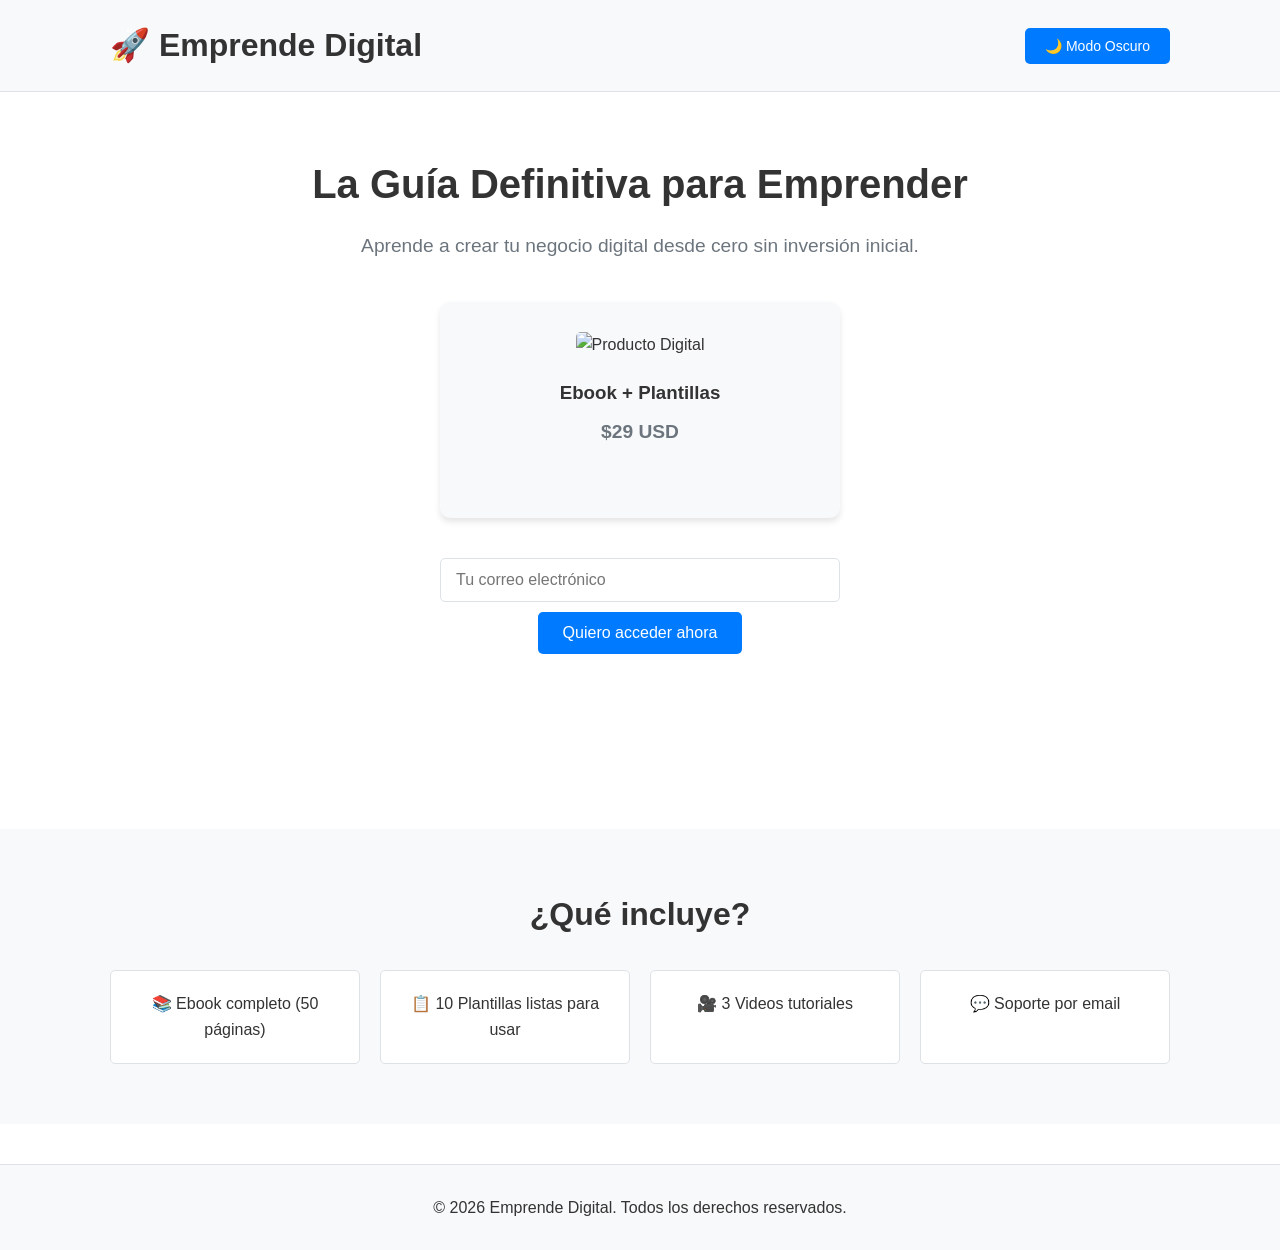
==== Bienestar/index.html @ b15e17f0 "First Update v1" ====
<!DOCTYPE html>
<html lang="es">
<head>
    <meta charset="UTF-8">
    <meta name="viewport" content="width=device-width, initial-scale=1.0">
    <title>Mi Producto Digital</title>
    <link rel="stylesheet" href="style.css">
</head>
<body>
    <header>
        <div class="container">
            <h1>🚀 Emprende Digital</h1>
            <button id="theme-toggle">🌙 Modo Oscuro</button>
        </div>
    </header>

    <main>
        <section class="hero">
            <div class="container">
                <h2>La Guía Definitiva para Emprender</h2>
                <p>Aprende a crear tu negocio digital desde cero sin inversión inicial.</p>
                
                <div class="product-card">
                    <img src="https://via.placeholder.com/300x200" alt="Producto Digital">
                    <h3>Ebook + Plantillas</h3>
                    <p class="price">$29 USD</p>
                </div>

                <form id="signup-form">
                    <input type="email" id="email" placeholder="Tu correo electrónico" required>
                    <button type="submit">Quiero acceder ahora</button>
                </form>
                <p id="form-message" class="message"></p>
            </div>
        </section>

        <section class="features">
            <div class="container">
                <h3>¿Qué incluye?</h3>
                <div class="feature-grid">
                    <div class="feature">📚 Ebook completo (50 páginas)</div>
                    <div class="feature">📋 10 Plantillas listas para usar</div>
                    <div class="feature">🎥 3 Videos tutoriales</div>
                    <div class="feature">💬 Soporte por email</div>
                </div>
            </div>
        </section>
    </main>

    <footer>
        <div class="container">
            <p>&copy; 2026 Emprende Digital. Todos los derechos reservados.</p>
        </div>
    </footer>

    <script src="script.js"></script>
</body>
</html>
---- Bienestar/style.css ----
/* ===== VARIABLES CSS ===== */
:root {
    --bg-color: #ffffff;
    --text-color: #333333;
    --primary-color: #007BFF;
    --secondary-color: #6c757d;
    --card-bg: #f8f9fa;
    --border-color: #dee2e6;
    --shadow: 0 4px 6px rgba(0, 0, 0, 0.1);
}

.dark-mode {
    --bg-color: #121212;
    --text-color: #ffffff;
    --primary-color: #0d6efd;
    --secondary-color: #adb5bd;
    --card-bg: #1e1e1e;
    --border-color: #495057;
    --shadow: 0 4px 6px rgba(0, 0, 0, 0.3);
}

/* ===== RESET BÁSICO ===== */
* {
    margin: 0;
    padding: 0;
    box-sizing: border-box;
}

body {
    font-family: 'Segoe UI', Tahoma, Geneva, Verdana, sans-serif;
    background-color: var(--bg-color);
    color: var(--text-color);
    line-height: 1.6;
    transition: background-color 0.3s ease, color 0.3s ease;
}

.container {
    max-width: 1100px;
    margin: 0 auto;
    padding: 0 20px;
}

/* ===== HEADER ===== */
header {
    background-color: var(--card-bg);
    padding: 20px 0;
    border-bottom: 1px solid var(--border-color);
}

header .container {
    display: flex;
    justify-content: space-between;
    align-items: center;
}

#theme-toggle {
    background-color: var(--primary-color);
    color: white;
    border: none;
    padding: 10px 20px;
    border-radius: 5px;
    cursor: pointer;
    font-size: 14px;
    transition: background-color 0.3s;
}

#theme-toggle:hover {
    background-color: #0056b3;
}

/* ===== HERO SECTION ===== */
.hero {
    padding: 60px 0;
    text-align: center;
}

.hero h2 {
    font-size: 2.5rem;
    margin-bottom: 15px;
}

.hero p {
    font-size: 1.2rem;
    color: var(--secondary-color);
    margin-bottom: 40px;
}

/* ===== PRODUCT CARD ===== */
.product-card {
    background-color: var(--card-bg);
    border-radius: 10px;
    padding: 30px;
    max-width: 400px;
    margin: 0 auto 40px;
    box-shadow: var(--shadow);
}

.product-card img {
    width: 100%;
    border-radius: 5px;
    margin-bottom: 20px;
}

.product-card h3 {
    margin-bottom: 10px;
}

.price {
    font-size: 2rem;
    color: var(--primary-color);
    font-weight: bold;
}

/* ===== FORMULARIO ===== */
#signup-form {
    max-width: 400px;
    margin: 0 auto;
    display: flex;
    gap: 10px;
    flex-wrap: wrap;
    justify-content: center;
}

#signup-form input {
    flex: 1;
    min-width: 200px;
    padding: 12px 15px;
    border: 1px solid var(--border-color);
    border-radius: 5px;
    font-size: 16px;
    background-color: var(--bg-color);
    color: var(--text-color);
}

#signup-form button {
    background-color: var(--primary-color);
    color: white;
    border: none;
    padding: 12px 25px;
    border-radius: 5px;
    font-size: 16px;
    cursor: pointer;
    transition: background-color 0.3s;
}

#signup-form button:hover {
    background-color: #0056b3;
}

.message {
    margin-top: 15px;
    font-weight: bold;
    min-height: 20px;
}

.message.success {
    color: #28a745;
}

.message.error {
    color: #dc3545;
}

/* ===== FEATURES ===== */
.features {
    background-color: var(--card-bg);
    padding: 60px 0;
    margin-top: 40px;
}

.features h3 {
    text-align: center;
    margin-bottom: 30px;
    font-size: 2rem;
}

.feature-grid {
    display: grid;
    grid-template-columns: repeat(auto-fit, minmax(200px, 1fr));
    gap: 20px;
}

.feature {
    background-color: var(--bg-color);
    padding: 20px;
    border-radius: 5px;
    text-align: center;
    border: 1px solid var(--border-color);
}

/* ===== FOOTER ===== */
footer {
    background-color: var(--card-bg);
    padding: 30px 0;
    text-align: center;
    border-top: 1px solid var(--border-color);
    margin-top: 40px;
}

/* ===== RESPONSIVE ===== */
@media (max-width: 768px) {
    .hero h2 {
        font-size: 2rem;
    }
    
    header .container {
        flex-direction: column;
        gap: 15px;
    }
    
    #signup-form {
        flex-direction: column;
    }
    
    #signup-form input,
    #signup-form button {
        width: 100%;
    }
}
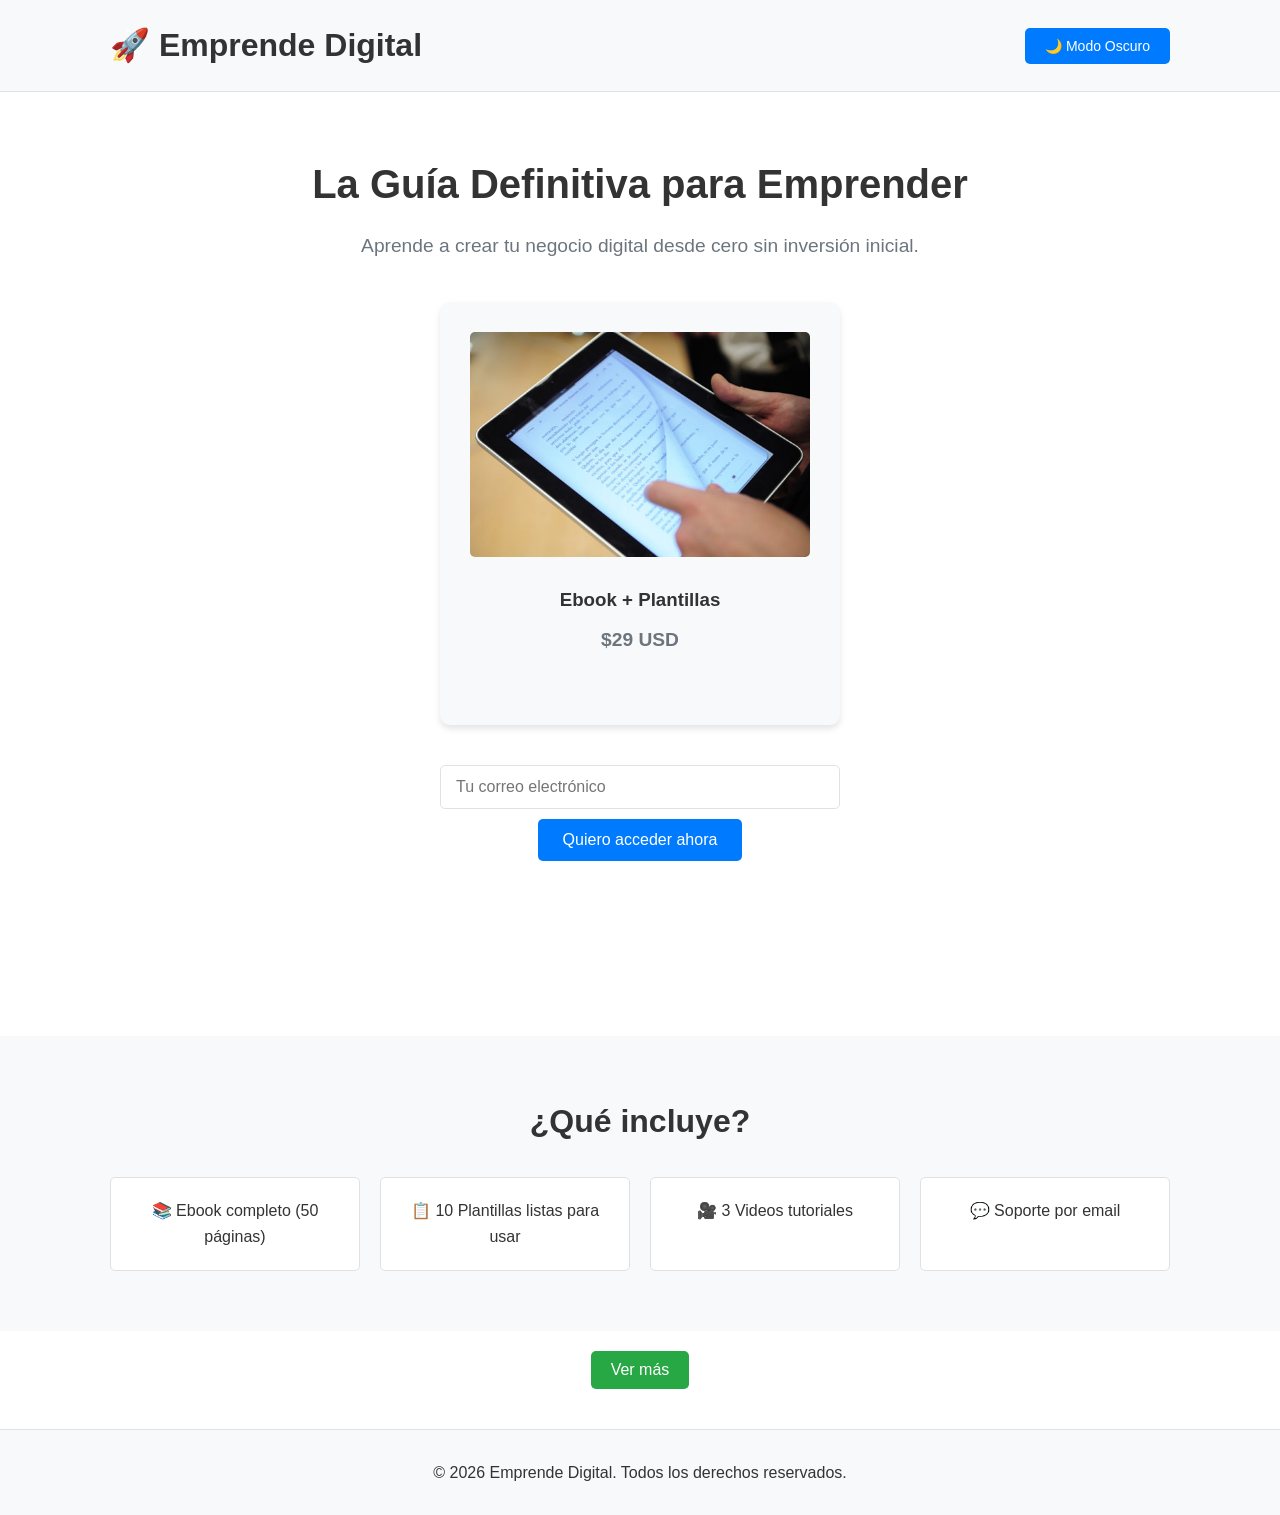
==== commit 1a29fd3e: "botón Actualización de botón" ====
--- a/Bienestar/index.html
+++ b/Bienestar/index.html
@@ -21,7 +21,7 @@
                 <p>Aprende a crear tu negocio digital desde cero sin inversión inicial.</p>
                 
                 <div class="product-card">
-                    <img src="https://via.placeholder.com/300x200" alt="Producto Digital">
+                    <img src="1.jpg" alt="Producto Digital">
                     <h3>Ebook + Plantillas</h3>
                     <p class="price">$29 USD</p>
                 </div>
@@ -45,6 +45,10 @@
                 </div>
             </div>
         </section>
+        
+        <div class="contenedor-boton">
+    <button class="btn-ver-mas">Ver más</button>
+</div>
     </main>
 
     <footer>
--- a/Bienestar/style.css
+++ b/Bienestar/style.css
@@ -8,7 +8,25 @@
     --border-color: #dee2e6;
     --shadow: 0 4px 6px rgba(0, 0, 0, 0.1);
 }
-
+.contenedor-boton {
+    text-align: center; /* Esto centra el botón horizontalmente */
+    margin-top: 20px;   /* Un poco de espacio arriba */
+}
+
+.btn-ver-mas {
+    background-color: #28a745; /* Color verde */
+    color: white;              /* Texto blanco */
+    padding: 10px 20px;        /* Relleno interno (arriba/abajo, izquierda/derecha) */
+    border: none;              /* Quita el borde por defecto */
+    border-radius: 5px;        /* Bordes redondeados */
+    font-size: 16px;           /* Tamaño de letra */
+    cursor: pointer;           /* Cambia el cursor a una mano al pasar por encima */
+    transition: background 0.3s; /* Suaviza el cambio de color */
+}
+
+.btn-ver-mas:hover {
+    background-color: #218838; /* Verde más oscuro al pasar el mouse */
+}
 .dark-mode {
     --bg-color: #121212;
     --text-color: #ffffff;
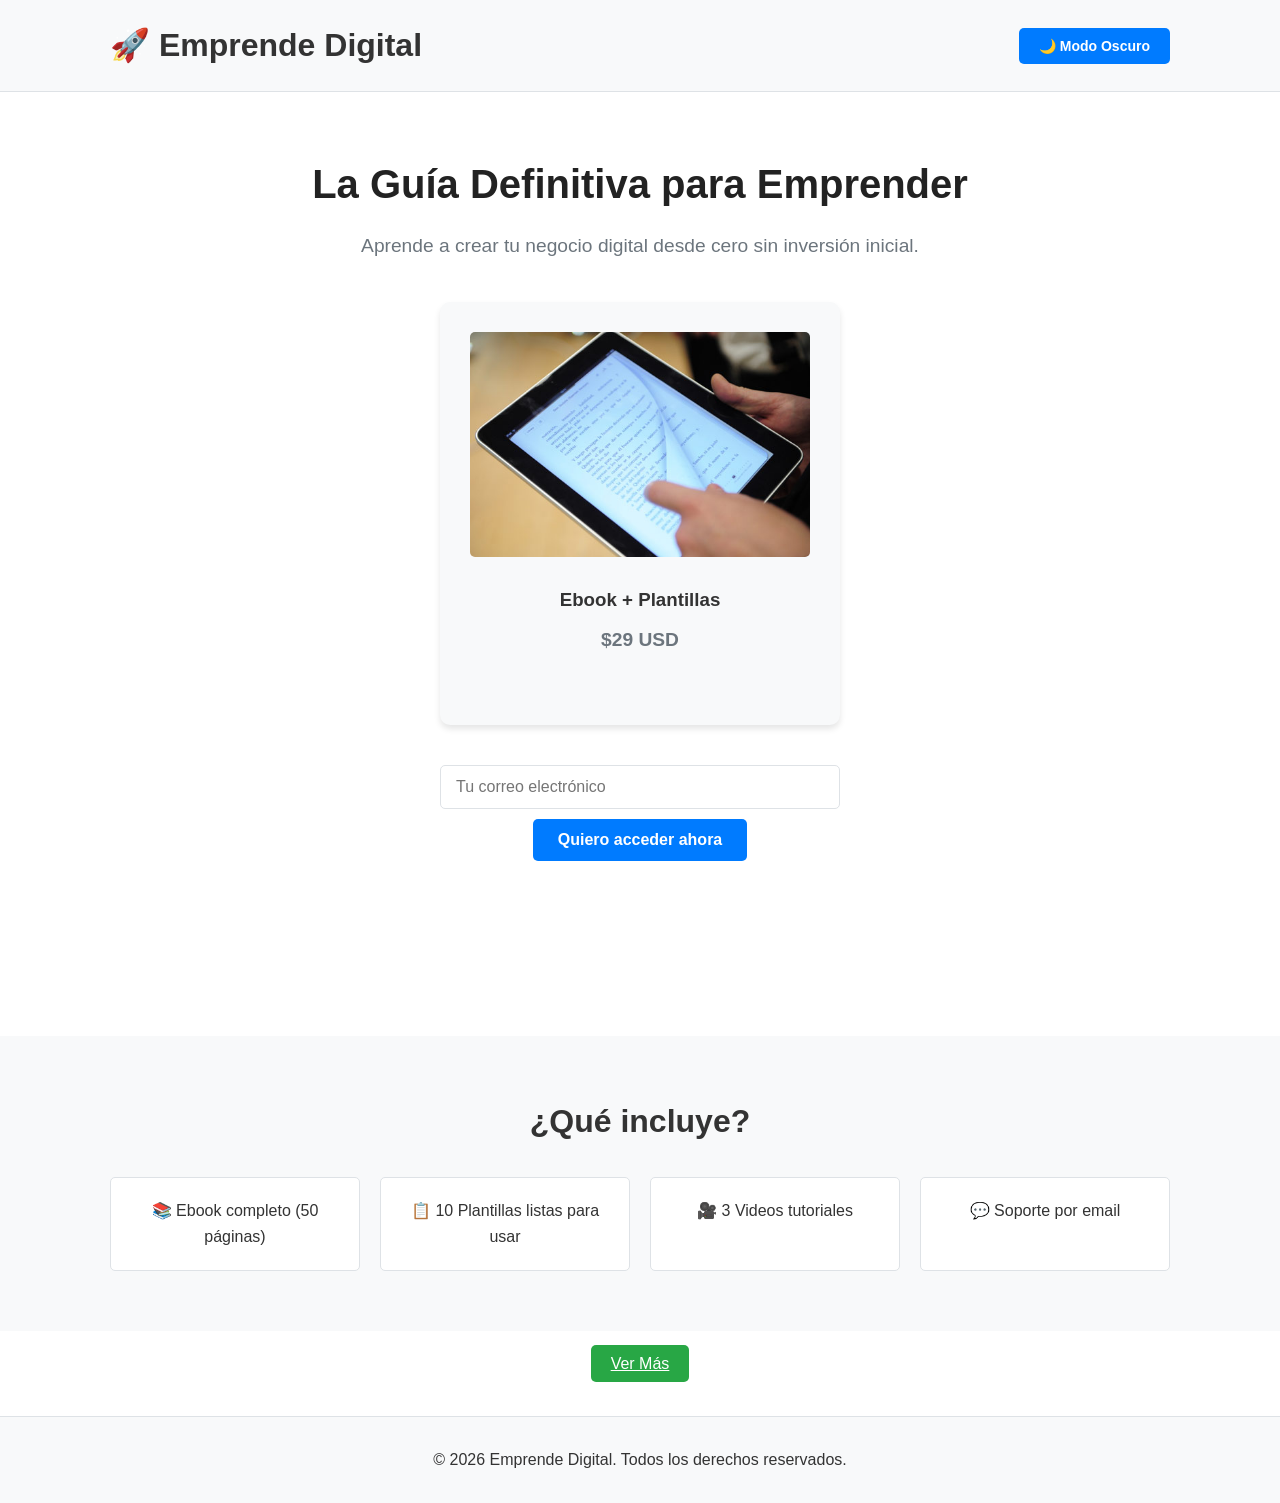
==== commit ae01be10: "actualización de cambio de página" ====
--- a/Bienestar/index.html
+++ b/Bienestar/index.html
@@ -46,9 +46,10 @@
             </div>
         </section>
         
-        <div class="contenedor-boton">
-    <button class="btn-ver-mas">Ver más</button>
+        <div class="contenedor-boton"  >
+    <a class="btn-ver-mas" href="productos.html" >Ver Más</a>
 </div>
+
     </main>
 
     <footer>
--- a/Bienestar/style.css
+++ b/Bienestar/style.css
@@ -234,4 +234,187 @@
     #signup-form button {
         width: 100%;
     }
+}
+/* RESET BÁSICO */
+* {
+  margin: 0;
+  padding: 0;
+  box-sizing: border-box;
+  font-family: 'Segoe UI', Tahoma, Geneva, Verdana, sans-serif;
+}
+
+/* SCROLL SUAVE */
+html {
+  scroll-behavior: smooth;
+}
+
+/* CONTENEDOR GENERAL */
+.contenedor {
+  text-align: center;
+  margin-bottom: 40px;
+}
+
+.seccion-productos {
+  padding: 60px 20px;
+  background-color: #f5f6f8;
+}
+
+/* TITULOS */
+h2 {
+  font-size: 2rem;
+  margin-bottom: 10px;
+  color: #222;
+}
+
+.subtitulo {
+  color: #666;
+  font-size: 1rem;
+}
+
+/* GRID DE PRODUCTOS */
+.grid-productos {
+  display: grid;
+  grid-template-columns: repeat(auto-fit, minmax(250px, 1fr));
+  gap: 25px;
+  margin-top: 30px;
+}
+
+/* CARD PRODUCTO */
+.card-producto {
+  background: #fff;
+  border-radius: 12px;
+  padding: 15px;
+  transition: all 0.3s ease;
+  border: 1px solid #eee;
+  display: flex;
+  flex-direction: column;
+  justify-content: space-between;
+}
+
+.card-producto:hover {
+  transform: translateY(-8px);
+  box-shadow: 0 10px 25px rgba(0,0,0,0.1);
+}
+
+/* IMAGEN */
+.card-producto img {
+  width: 100%;
+  border-radius: 10px;
+  margin-bottom: 10px;
+}
+
+/* TEXTO */
+.card-producto h3 {
+  font-size: 1.2rem;
+  margin-bottom: 8px;
+}
+
+.card-producto p {
+  font-size: 0.9rem;
+  color: #555;
+  margin-bottom: 10px;
+}
+
+/* PRECIO */
+.precio {
+  font-size: 1.3rem;
+  font-weight: bold;
+  color: #e63946;
+  margin-bottom: 10px;
+}
+
+/* BOTONES */
+button {
+  border: none;
+  padding: 10px;
+  border-radius: 8px;
+  cursor: pointer;
+  font-weight: bold;
+  transition: 0.3s;
+}
+
+.btn-comprar {
+  background: #ff9900;
+  color: #fff;
+}
+
+.btn-comprar:hover {
+  background: #e68a00;
+}
+
+/* PROMO */
+.promo {
+  background: linear-gradient(135deg, #ff9900, #ff5e00);
+  color: white;
+  text-align: center;
+  padding: 40px 20px;
+  border-radius: 12px;
+  margin: 50px 0;
+}
+
+.btn-oferta {
+  background: #fff;
+  color: #ff5e00;
+  margin-top: 15px;
+}
+
+.btn-oferta:hover {
+  background: #f1f1f1;
+}
+
+/* TESTIMONIOS */
+.testimonios {
+  margin-top: 50px;
+  text-align: center;
+}
+
+.grid-testimonios {
+  display: grid;
+  grid-template-columns: repeat(auto-fit, minmax(250px, 1fr));
+  gap: 20px;
+  margin-top: 20px;
+}
+
+.card-testimonio {
+  background: #fff;
+  padding: 20px;
+  border-radius: 10px;
+  font-style: italic;
+  border: 1px solid #eee;
+  transition: 0.3s;
+}
+
+.card-testimonio:hover {
+  transform: scale(1.03);
+}
+
+/* CTA FINAL */
+.cta-final {
+  margin-top: 60px;
+  text-align: center;
+  padding: 40px 20px;
+  background: #222;
+  color: white;
+  border-radius: 12px;
+}
+
+.btn-principal {
+  background: #ff9900;
+  color: white;
+  margin-top: 15px;
+}
+
+.btn-principal:hover {
+  background: #e68a00;
+}
+
+/* RESPONSIVE EXTRA */
+@media (max-width: 480px) {
+  h2 {
+    font-size: 1.5rem;
+  }
+
+  .card-producto {
+    padding: 10px;
+  }
 }
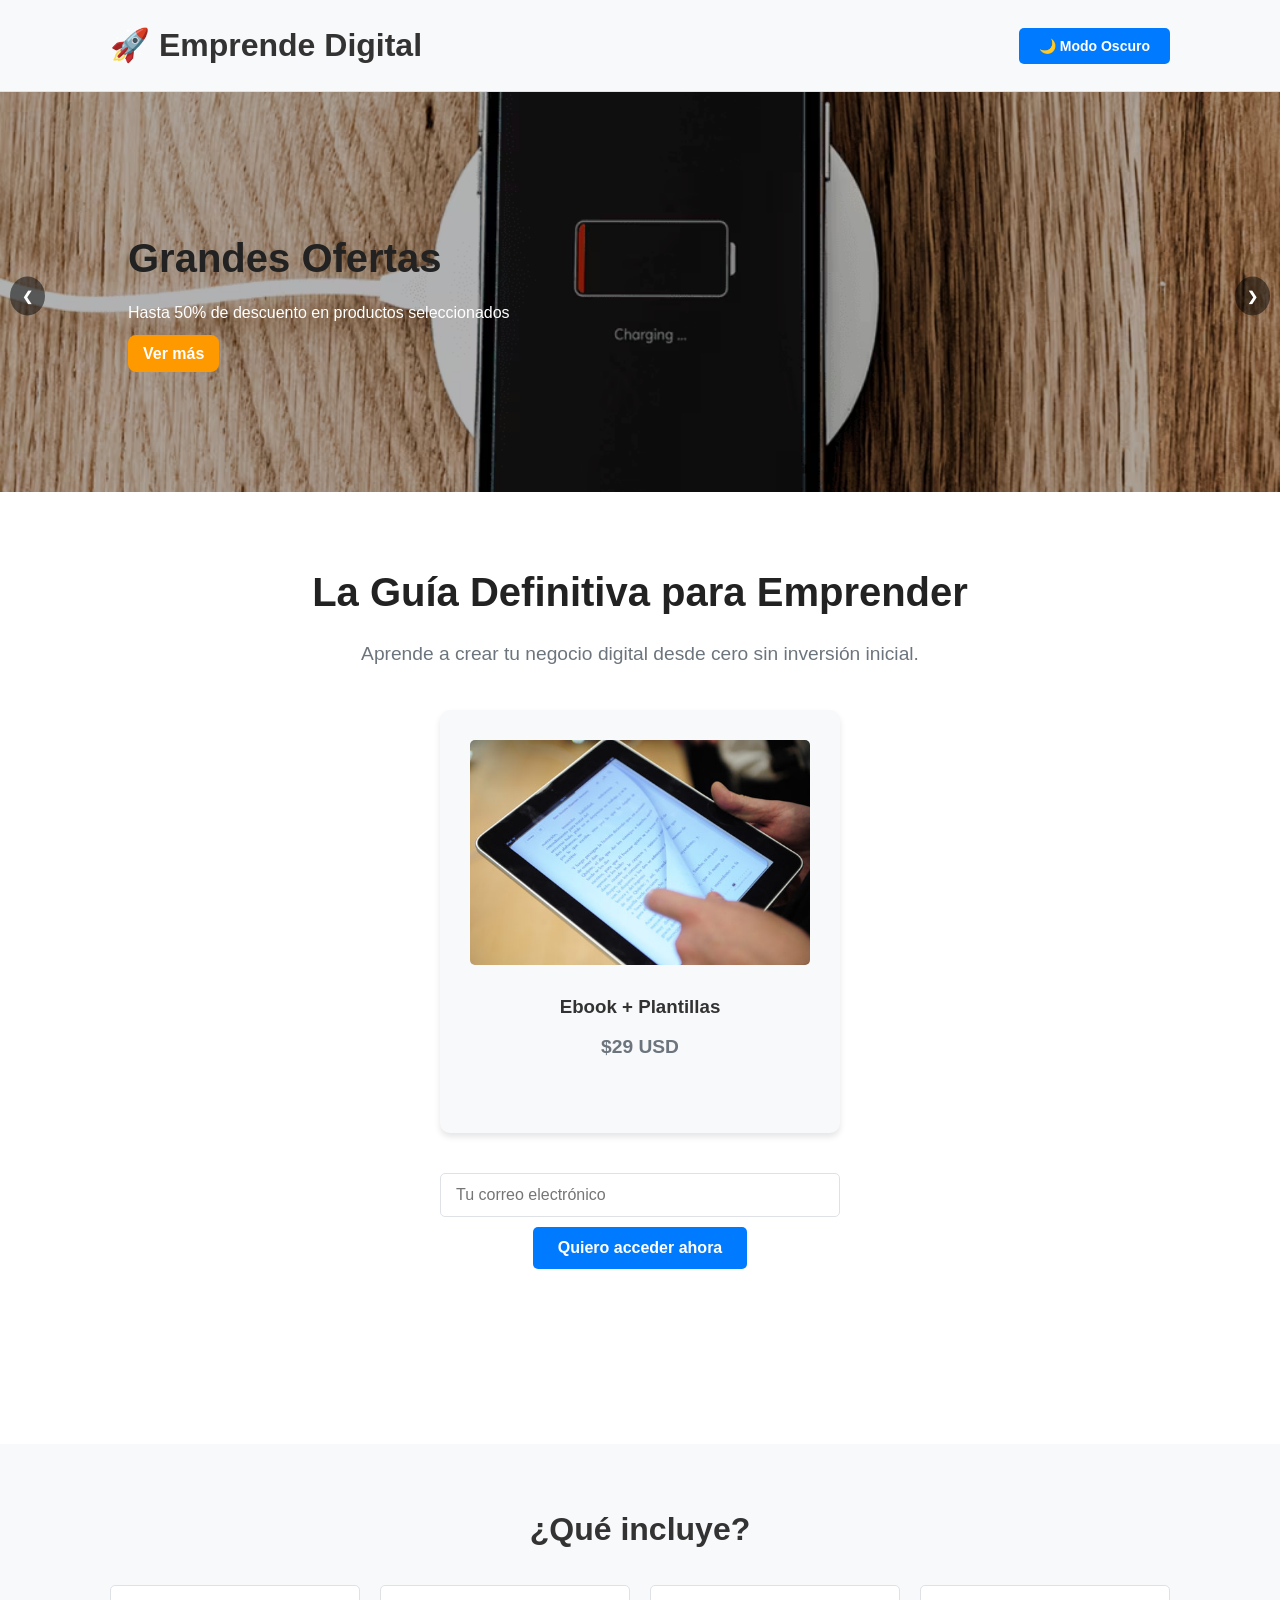
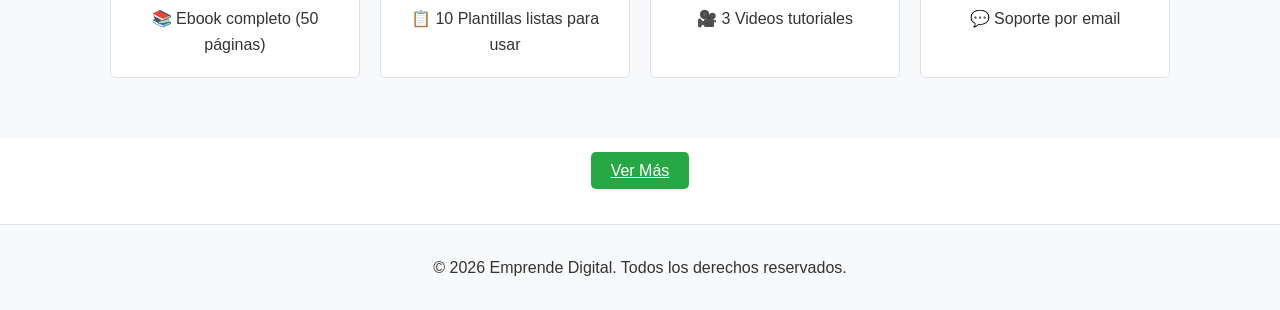
==== commit f8b646db: "carrusel los archivos modificados corresponden a la implementación de un carrusel." ====
--- a/Bienestar/index.html
+++ b/Bienestar/index.html
@@ -13,7 +13,46 @@
             <button id="theme-toggle">🌙 Modo Oscuro</button>
         </div>
     </header>
+<!-- CARRUSEL -->
+<section class="carrusel">
 
+  <div class="carrusel-contenedor">
+
+    <!-- SLIDES -->
+    <div class="slide activo">
+      <img src="cel.jpeg" alt="Promo 1">
+      <div class="contenido">
+        <h2>Grandes Ofertas</h2>
+        <p>Hasta 50% de descuento en productos seleccionados</p>
+        <a href="#productos" class="btn-carrusel">Ver más</a>
+      </div>
+    </div>
+
+    <div class="slide">
+      <img src="mouse.png" alt="Promo 2">
+      <div class="contenido">
+        <h2>Nuevos Productos</h2>
+        <p>Descubre lo último en tecnología</p>
+        <a href="#productos" class="btn-carrusel">Ver más</a>
+      </div>
+    </div>
+
+    <div class="slide">
+      <img src="1.jpg" alt="Promo 3">
+      <div class="contenido">
+        <h2>Compra Inteligente</h2>
+        <p>Calidad garantizada al mejor precio</p>
+        <a href="#productos" class="btn-carrusel">Ver más</a>
+      </div>
+    </div>
+
+    <!-- BOTONES -->
+    <button class="prev">&#10094;</button>
+    <button class="next">&#10095;</button>
+
+  </div>
+
+</section>
     <main>
         <section class="hero">
             <div class="container">
--- a/Bienestar/style.css
+++ b/Bienestar/style.css
@@ -417,4 +417,100 @@
   .card-producto {
     padding: 10px;
   }
+}
+/* CARRUSEL */
+.carrusel {
+  width: 100%;
+  position: relative;
+  overflow: hidden;
+}
+
+.carrusel-contenedor {
+  position: relative;
+}
+
+.slide {
+  display: none;
+  position: relative;
+}
+
+.slide img {
+  width: 100%;
+  height: 400px;
+  object-fit: cover;
+  filter: brightness(0.7);
+}
+
+/* ACTIVO */
+.slide.activo {
+  display: block;
+}
+
+/* TEXTO ENCIMA */
+.contenido {
+  position: absolute;
+  top: 50%;
+  left: 10%;
+  transform: translateY(-50%);
+  color: white;
+  max-width: 400px;
+}
+
+.contenido h2 {
+  font-size: 2.5rem;
+  margin-bottom: 10px;
+}
+
+.contenido p {
+  margin-bottom: 15px;
+}
+
+/* BOTÓN */
+.btn-carrusel {
+  background: #ff9900;
+  color: white;
+  padding: 10px 15px;
+  border-radius: 8px;
+  text-decoration: none;
+  font-weight: bold;
+}
+
+.btn-carrusel:hover {
+  background: #e68a00;
+}
+
+/* FLECHAS */
+.prev, .next {
+  position: absolute;
+  top: 50%;
+  transform: translateY(-50%);
+  background: rgba(0,0,0,0.5);
+  color: white;
+  border: none;
+  padding: 12px;
+  cursor: pointer;
+  border-radius: 50%;
+}
+
+.prev {
+  left: 10px;
+}
+
+.next {
+  right: 10px;
+}
+
+.prev:hover, .next:hover {
+  background: rgba(0,0,0,0.8);
+}
+
+/* RESPONSIVE */
+@media (max-width: 768px) {
+  .slide img {
+    height: 250px;
+  }
+
+  .contenido h2 {
+    font-size: 1.5rem;
+  }
 }
